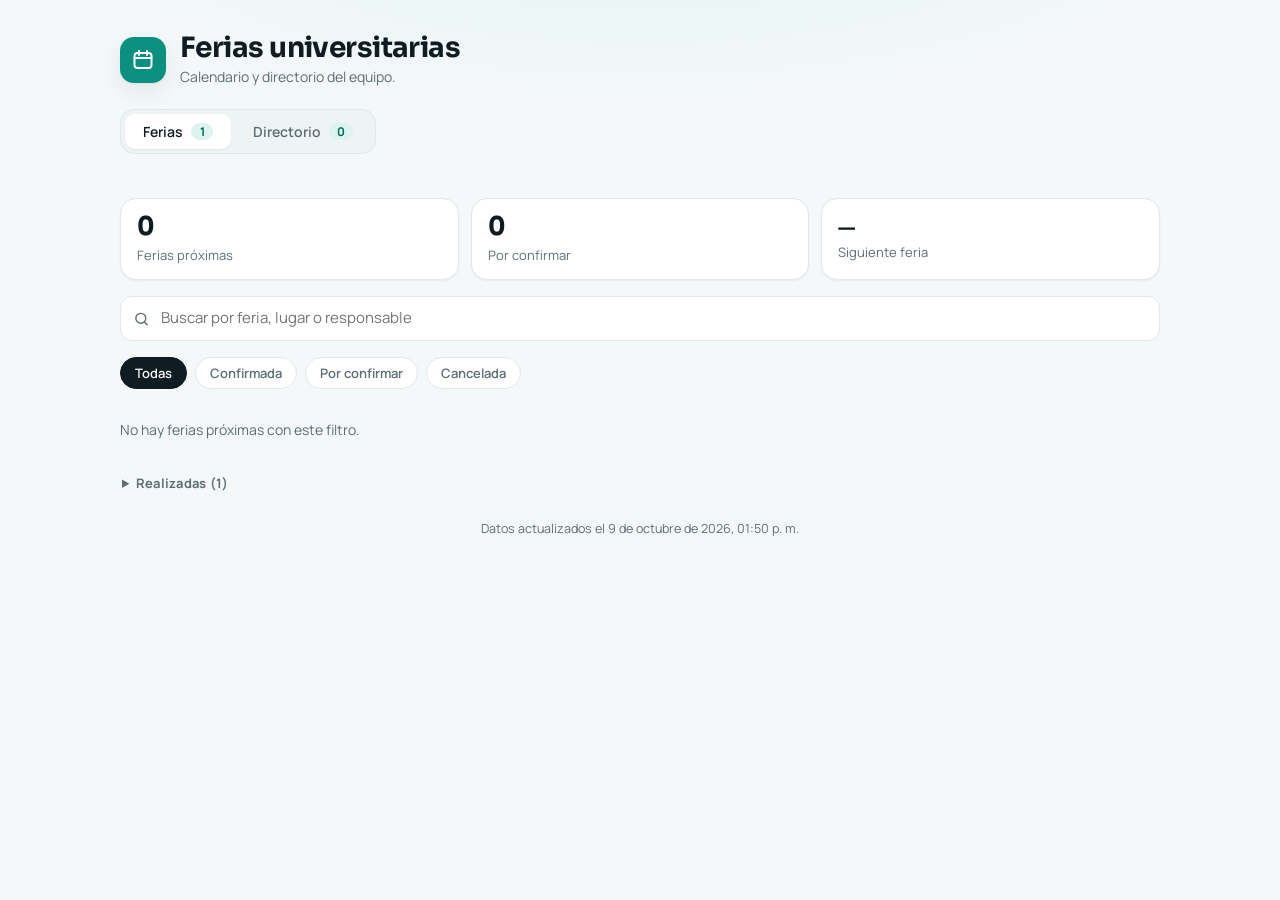
==== index.html @ 06e788f0 "Rename index (3).html to index.html" ====
<!doctype html>
<html lang="es" data-mode="view">
<head>
<meta charset="utf-8">
<meta name="viewport" content="width=device-width,initial-scale=1,viewport-fit=cover">
<title>Ferias Universitarias</title>
<meta name="theme-color" content="#F5F8F9" media="(prefers-color-scheme: light)">
<meta name="theme-color" content="#0B1315" media="(prefers-color-scheme: dark)">
<link rel="manifest" href="manifest.webmanifest">
<link rel="icon" type="image/png" href="icon-192.png">
<link rel="apple-touch-icon" href="apple-touch-icon.png">
<meta name="apple-mobile-web-app-capable" content="yes">
<meta name="mobile-web-app-capable" content="yes">
<meta name="apple-mobile-web-app-title" content="Ferias">
<link rel="stylesheet" href="https://fonts.googleapis.com/css2?family=Manrope:wght@400;500;600;700&family=Sora:wght@600;700&display=swap">
<link rel="stylesheet" href="app.css">
</head>
<body>
<div class="wrap" id="app">
  <header>
    <div class="brand" id="brand"></div>
    <div>
      <h1>Ferias universitarias</h1>
      <p class="sub">Calendario y directorio del equipo.</p>
    </div>
  </header>
  <div class="tabs" role="tablist" id="tabs"></div>
  <div id="notice"></div>
  <section id="panel-ferias" class="panel" role="tabpanel"></section>
  <section id="panel-contactos" class="panel" role="tabpanel" hidden></section>
  <p class="foot" id="foot"></p>
</div>
<div id="sheet-root"></div>
<div id="toast-root" aria-live="polite"></div>
<script src="app.js"></script>
</body>
</html>
---- app.css ----
/* Layout: encabezado con marca, pestañas segmentadas, tarjetas de resumen y filas-tarjeta con bloque de fecha, responsables con avatar y acciones. */
:root{
  --bg:#F5F8F9; --surface:#FFFFFF; --surface-2:#EEF3F4; --ink:#0F1C21; --muted:#5E6E75; --line:#E1E8EB;
  --accent:#0B8F7E; --accent-ink:#FFFFFF; --accent-soft:#DDF3EF; --accent-strong:#06695C;
  --ok:#1E6B47; --ok-bg:#E1F2E8; --warn:#8A5200; --warn-bg:#FDEFD2; --bad:#A8231B; --bad-bg:#FBE3E0;
  --av-s:70%; --av-bg-l:90%; --av-fg-l:28%;
  --shadow-sm:0 1px 2px rgba(15,28,33,.06);
  --shadow:0 1px 2px rgba(15,28,33,.05),0 8px 24px rgba(15,28,33,.08);
  --f-display:'Sora','Segoe UI',system-ui,sans-serif;
  --f-body:'Manrope',system-ui,-apple-system,'Segoe UI',sans-serif;
  color-scheme:light;
}
@media (prefers-color-scheme: dark){
  :root{
    --bg:#0B1315; --surface:#121D20; --surface-2:#182529; --ink:#E8F0F2; --muted:#8FA3AA; --line:#233237;
    --accent:#3FD0BB; --accent-ink:#04201C; --accent-soft:#12302C; --accent-strong:#7BE3D2;
    --ok:#6FD3A0; --ok-bg:#17372A; --warn:#F2BE6B; --warn-bg:#3B2C12; --bad:#FF9C94; --bad-bg:#40201E;
    --av-s:45%; --av-bg-l:24%; --av-fg-l:84%;
    --shadow-sm:0 1px 2px rgba(0,0,0,.4);
    --shadow:0 1px 2px rgba(0,0,0,.4),0 10px 28px rgba(0,0,0,.45);
    color-scheme:dark;
  }
}
*{box-sizing:border-box}
html{-webkit-text-size-adjust:100%;background:var(--bg)}
[hidden]{display:none!important}
body{margin:0;background:radial-gradient(900px 320px at 50% -120px,var(--accent-soft),transparent 70%),var(--bg);background-color:var(--bg);color:var(--ink);font:400 15px/1.5 var(--f-body);
  padding-inline:max(16px,env(safe-area-inset-left,0px)) max(16px,env(safe-area-inset-right,0px));
  padding-top:calc(32px + env(safe-area-inset-top,0px));padding-bottom:calc(72px + env(safe-area-inset-bottom,0px))}
img{max-width:100%}
.wrap{max-width:1040px;margin:0 auto;display:flex;flex-direction:column;gap:22px;min-width:0}
.ic{flex:0 0 auto;display:block}
header{display:flex;align-items:center;gap:14px}
.brand{width:46px;height:46px;border-radius:14px;background:var(--accent);color:var(--accent-ink);display:grid;place-items:center;box-shadow:var(--shadow)}
h1{font:700 28px/1.15 var(--f-display);letter-spacing:-.02em;margin:0;text-wrap:balance}
.sub{color:var(--muted);margin:2px 0 0;font-size:14px}
.foot{color:var(--muted);font-size:12.5px;text-align:center;margin:0}
.tabs{display:inline-flex;align-self:flex-start;background:var(--surface-2);border:1px solid var(--line);border-radius:14px;padding:4px;gap:4px}
.tab{appearance:none;background:none;border:0;border-radius:10px;padding:8px 18px;font:600 14px var(--f-body);color:var(--muted);cursor:pointer;display:flex;align-items:center;gap:8px}
.tab:hover{color:var(--ink)}
.tab[aria-selected="true"]{background:var(--surface);color:var(--ink);box-shadow:var(--shadow-sm)}
.tab .n{font-size:12px;font-weight:700;background:var(--accent-soft);color:var(--accent-strong);border-radius:999px;padding:0 8px;min-width:22px;text-align:center}
.tab .n:empty{display:none}
.tab:focus-visible,.btn:focus-visible,.iconbtn:focus-visible,.fchip:focus-visible,.copy:focus-visible,summary:focus-visible,a:focus-visible{outline:2px solid var(--accent);outline-offset:2px}
.stats{display:grid;grid-template-columns:repeat(auto-fit,minmax(150px,1fr));gap:12px}
.stat{background:var(--surface);border:1px solid var(--line);border-radius:16px;padding:14px 16px;box-shadow:var(--shadow-sm);min-width:0}
.stat .v{font:700 26px/1.1 var(--f-display);letter-spacing:-.02em;font-variant-numeric:tabular-nums}
.stat .v.txt{font-size:19px;padding-top:5px;text-transform:capitalize}
.stat .l{color:var(--muted);font-size:13px;margin-top:4px}
.notice{background:var(--warn-bg);color:var(--warn);padding:12px 16px;border-radius:14px;font-size:14px;font-weight:500}
.adminbar{background:var(--surface);border:1px solid var(--line);border-radius:16px;padding:14px 16px;display:flex;flex-wrap:wrap;gap:12px 16px;align-items:center;box-shadow:var(--shadow-sm)}
.adminbar .txt{flex:1 1 300px;font-size:14px;color:var(--muted)}
.adminbar .txt b{color:var(--ink)}
.adm-actions{display:flex;flex-wrap:wrap;gap:8px;align-items:center}
.toolbar{display:flex;flex-wrap:wrap;gap:10px;align-items:center}
.search{position:relative;flex:1 1 240px;min-width:0}
.search .ic{position:absolute;left:13px;top:50%;transform:translateY(-50%);color:var(--muted);pointer-events:none}
.search input{padding-left:40px}
input,select,textarea{font:inherit;color:var(--ink);background:var(--surface);border:1px solid var(--line);border-radius:12px;padding:10px 13px;width:100%;min-width:0}
input:focus-visible,select:focus-visible,textarea:focus-visible{outline:none;border-color:var(--accent);box-shadow:0 0 0 3px var(--accent-soft)}
textarea{resize:vertical;min-height:80px}
.fchips{display:flex;flex-wrap:wrap;gap:8px}
.fchip{appearance:none;font:600 13px var(--f-body);border:1px solid var(--line);background:var(--surface);color:var(--muted);border-radius:999px;padding:6px 14px;cursor:pointer}
.fchip:hover{color:var(--ink);border-color:var(--muted)}
.fchip[aria-pressed="true"]{background:var(--ink);color:var(--bg);border-color:var(--ink)}
.btn{appearance:none;font:600 14px var(--f-body);border-radius:12px;padding:10px 16px;border:1px solid var(--line);background:var(--surface);color:var(--ink);cursor:pointer;white-space:nowrap;display:inline-flex;align-items:center;gap:8px;justify-content:center}
.btn:hover{border-color:var(--muted)}
.btn.primary{background:var(--accent);color:var(--accent-ink);border-color:var(--accent);box-shadow:var(--shadow-sm)}
.btn.primary:hover{filter:brightness(1.07)}
.btn.danger{color:var(--bad);border-color:var(--bad);background:transparent}
.btn.danger.armed{background:var(--bad);color:var(--surface)}
.iconbtn{appearance:none;width:38px;height:38px;border-radius:11px;border:1px solid var(--line);background:var(--surface);color:var(--muted);display:grid;place-items:center;cursor:pointer}
.iconbtn:hover{color:var(--accent-strong);border-color:var(--accent);background:var(--accent-soft)}
.panel{display:flex;flex-direction:column;gap:16px}
.stack{display:flex;flex-direction:column;gap:14px}
.list{display:flex;flex-direction:column;gap:10px}
.group-title{font:700 12px var(--f-body);letter-spacing:.09em;text-transform:uppercase;color:var(--muted);margin:4px 0 0}
.row{background:var(--surface);border:1px solid var(--line);border-radius:18px;padding:14px 16px;display:grid;gap:10px 18px;align-items:center;min-width:0;box-shadow:var(--shadow-sm);transition:box-shadow .15s,transform .15s,border-color .15s}
.row:hover{box-shadow:var(--shadow);transform:translateY(-1px);border-color:var(--accent-soft)}
.row.feria{grid-template-columns:62px minmax(0,1.3fr) 150px minmax(0,1.2fr) auto;grid-template-areas:"date main time who act"}
.row.feria.noact{grid-template-columns:62px minmax(0,1.3fr) 150px minmax(0,1.2fr);grid-template-areas:"date main time who"}
.row.past{opacity:.72}
.date{grid-area:date;text-align:center;line-height:1.1;background:var(--accent-soft);color:var(--accent-strong);border-radius:14px;padding:8px 0 7px}
.d-num{font:700 24px/1 var(--f-display)}
.d-mon{font-size:11px;font-weight:700;text-transform:uppercase;letter-spacing:.08em;margin-top:3px}
.d-wd{font-size:11px;font-weight:500;opacity:.8;text-transform:capitalize}
.main{grid-area:main;min-width:0}
.name{font-weight:700;overflow-wrap:anywhere}
.meta{display:flex;align-items:center;gap:6px;color:var(--muted);font-size:13.5px;overflow-wrap:anywhere;margin-top:2px}
.tags{display:flex;flex-wrap:wrap;gap:6px;align-items:center;margin-top:6px}
.time{grid-area:time;display:flex;align-items:center;gap:8px;font-weight:600;font-size:14px;font-variant-numeric:tabular-nums;color:var(--ink)}
.time .ic{color:var(--muted)}
.who{grid-area:who;display:flex;flex-wrap:wrap;gap:6px;min-width:0}
.person{display:inline-flex;align-items:center;gap:7px;background:var(--surface-2);border:1px solid var(--line);border-radius:999px;padding:2px 11px 2px 3px;font-size:13px;font-weight:500;min-width:0;overflow-wrap:anywhere}
.av{--h:200;width:24px;height:24px;border-radius:50%;display:inline-grid;place-items:center;flex:0 0 auto;font:700 10px var(--f-body);background:hsl(var(--h) var(--av-s) var(--av-bg-l));color:hsl(var(--h) 55% var(--av-fg-l))}
.av.lg{width:46px;height:46px;font-size:15px}
.none{color:var(--muted);font-size:14px}
.act{grid-area:act}
.pill{display:inline-flex;align-items:center;gap:6px;font:700 12px var(--f-body);border-radius:999px;padding:2px 10px}
.pill::before{content:"";width:6px;height:6px;border-radius:50%;background:currentColor}
.pill.ok{background:var(--ok-bg);color:var(--ok)}
.pill.warn{background:var(--warn-bg);color:var(--warn)}
.pill.bad{background:var(--bad-bg);color:var(--bad)}
.tag-next{font:700 11px var(--f-body);letter-spacing:.06em;text-transform:uppercase;background:var(--accent);color:var(--accent-ink);border-radius:999px;padding:2px 9px}
.notes{color:var(--muted);font-size:13px;margin-top:6px;overflow-wrap:anywhere}
details.pastbox summary{cursor:pointer;font:700 13px var(--f-body);color:var(--muted);padding:6px 2px;letter-spacing:.02em}
details.pastbox .list{margin-top:10px}
.row.contact{grid-template-columns:minmax(0,1.5fr) minmax(0,1fr) minmax(0,1.5fr) minmax(0,1fr) auto;grid-template-areas:"cn ci cc cx act"}
.row.contact.noact{grid-template-columns:minmax(0,1.5fr) minmax(0,1fr) minmax(0,1.5fr) minmax(0,1fr);grid-template-areas:"cn ci cc cx"}
.cn{grid-area:cn;min-width:0;display:flex;align-items:center;gap:12px}
.cn > div{min-width:0}
.ci{grid-area:ci;min-width:0;overflow-wrap:anywhere;font-weight:500}
.cc{grid-area:cc;min-width:0;display:flex;flex-direction:column;gap:4px}
.cx{grid-area:cx;min-width:0;color:var(--muted);font-size:13.5px;overflow-wrap:anywhere}
.cline{display:flex;align-items:center;gap:8px;flex-wrap:wrap;font-size:14px;min-width:0}
.cline a{overflow-wrap:anywhere;font-weight:500;color:var(--accent-strong);text-decoration:none}
.cline a:hover{text-decoration:underline}
.copy{appearance:none;border:1px solid var(--line);background:var(--surface-2);color:var(--muted);border-radius:8px;font:600 12px var(--f-body);padding:2px 9px;cursor:pointer}
.copy:hover{color:var(--accent-strong);border-color:var(--accent)}
.empty{background:var(--surface);border:1px dashed var(--line);border-radius:18px;padding:36px 20px;text-align:center;display:flex;flex-direction:column;gap:10px;align-items:center}
.empty .badge{width:52px;height:52px;border-radius:16px;background:var(--accent-soft);color:var(--accent-strong);display:grid;place-items:center}
.empty h2{font:700 20px var(--f-display);margin:6px 0 0;letter-spacing:-.01em}
.empty p{margin:0 0 6px;color:var(--muted);max-width:46ch}
.backdrop{position:fixed;inset:0;background:rgba(6,12,14,.55);-webkit-backdrop-filter:blur(4px);backdrop-filter:blur(4px);display:flex;align-items:center;justify-content:center;padding:16px;overflow:auto;z-index:20}
.sheet{background:var(--surface);color:var(--ink);border:1px solid var(--line);border-radius:22px;width:min(600px,100%);padding:24px;margin-block:auto;display:flex;flex-direction:column;gap:16px;box-shadow:var(--shadow);animation:up .2s ease-out}
@keyframes up{from{transform:translateY(14px);opacity:0}to{transform:none;opacity:1}}
.sheet h2{font:700 22px var(--f-display);letter-spacing:-.02em;margin:0}
.fields{display:grid;grid-template-columns:1fr 1fr;gap:14px}
.fld{display:flex;flex-direction:column;gap:5px;min-width:0}
.fld.full{grid-column:1 / -1}
.fld label{font:700 13px var(--f-body)}
.hint{font-size:12px;color:var(--muted)}
.ferr{color:var(--bad);font-size:14px;font-weight:500}
.sheet-actions{display:flex;flex-wrap:wrap;gap:8px;align-items:center}
.sheet-actions .sp{flex:1}
.toast{position:fixed;left:50%;transform:translateX(-50%);bottom:calc(20px + env(safe-area-inset-bottom,0px));background:var(--ink);color:var(--bg);padding:10px 18px;border-radius:999px;font-size:14px;font-weight:600;z-index:30;max-width:calc(100% - 32px);box-shadow:var(--shadow)}
@media (max-width:760px){
  body{padding-top:calc(24px + env(safe-area-inset-top,0px))}
  h1{font-size:23px}
  .brand{width:40px;height:40px;border-radius:12px}
  .row.feria,.row.feria.noact{grid-template-columns:60px minmax(0,1fr) auto;grid-template-areas:"date main act" "date time time" "date who who"}
  .row.contact,.row.contact.noact{grid-template-columns:minmax(0,1fr) auto;grid-template-areas:"cn act" "ci ci" "cc cc" "cx cx"}
  .fields{grid-template-columns:1fr}
  .backdrop{align-items:flex-end;padding:0}
  .sheet{width:100%;margin-block:0;border-radius:22px 22px 0 0;padding-bottom:calc(24px + env(safe-area-inset-bottom,0px))}
}
@media (prefers-reduced-motion:reduce){*{transition:none!important;animation:none!important}.row:hover{transform:none}}
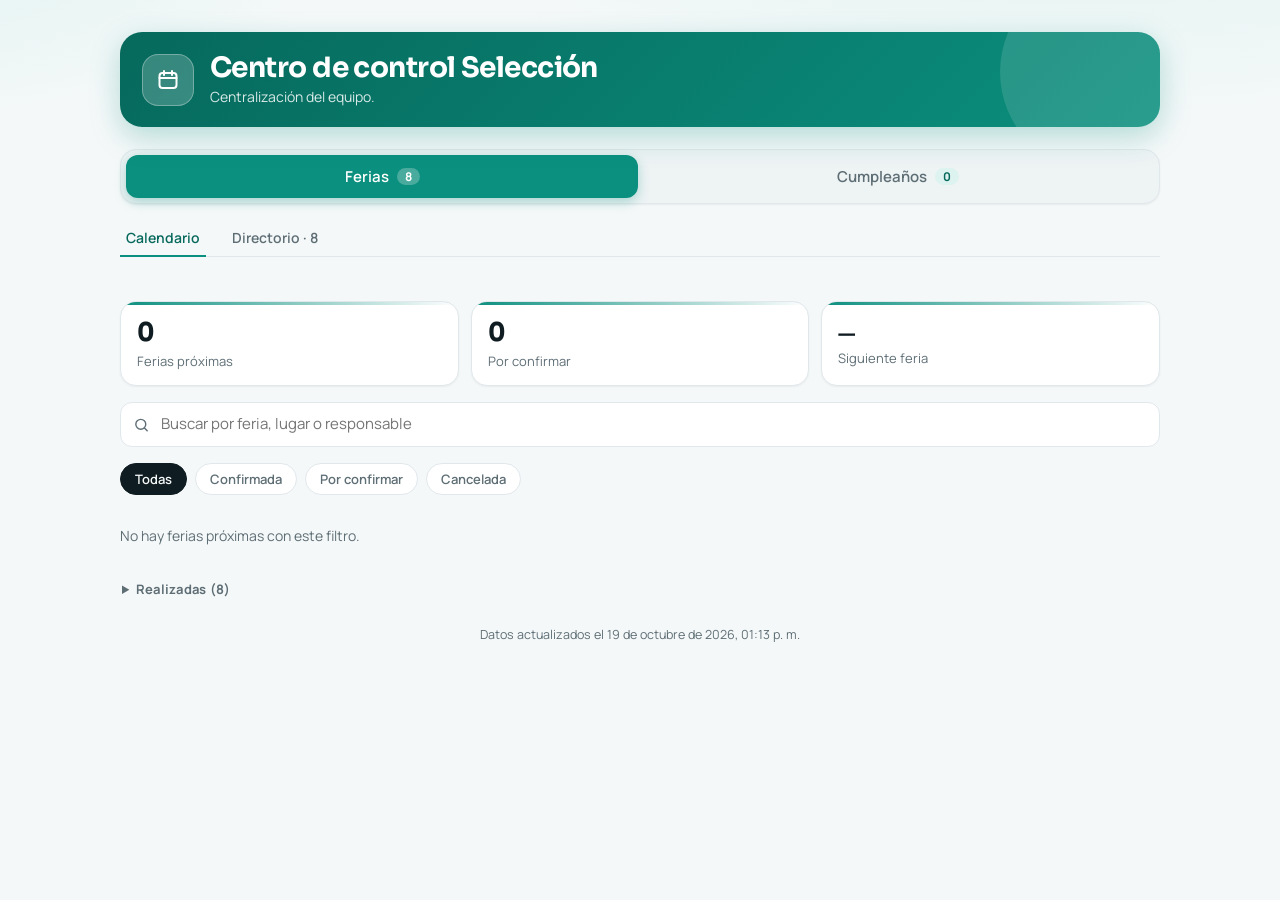
==== commit 957fa7a5: "Rename index (4).html to index.html" ====
--- a/index.html
+++ b/index.html
@@ -3,7 +3,7 @@
 <head>
 <meta charset="utf-8">
 <meta name="viewport" content="width=device-width,initial-scale=1,viewport-fit=cover">
-<title>Ferias Universitarias</title>
+<title>Centro de control Selección</title>
 <meta name="theme-color" content="#F5F8F9" media="(prefers-color-scheme: light)">
 <meta name="theme-color" content="#0B1315" media="(prefers-color-scheme: dark)">
 <link rel="manifest" href="manifest.webmanifest">
@@ -11,7 +11,7 @@
 <link rel="apple-touch-icon" href="apple-touch-icon.png">
 <meta name="apple-mobile-web-app-capable" content="yes">
 <meta name="mobile-web-app-capable" content="yes">
-<meta name="apple-mobile-web-app-title" content="Ferias">
+<meta name="apple-mobile-web-app-title" content="Control Selección">
 <link rel="stylesheet" href="https://fonts.googleapis.com/css2?family=Manrope:wght@400;500;600;700&family=Sora:wght@600;700&display=swap">
 <link rel="stylesheet" href="app.css">
 </head>
@@ -20,8 +20,8 @@
   <header>
     <div class="brand" id="brand"></div>
     <div>
-      <h1>Ferias universitarias</h1>
-      <p class="sub">Calendario y directorio del equipo.</p>
+      <h1>Centro de control Selección</h1>
+      <p class="sub">Centralización del equipo.</p>
     </div>
   </header>
   <div class="tabs" role="tablist" id="tabs"></div>
--- a/app.css
+++ b/app.css
@@ -102,7 +102,21 @@
 .pill.warn{background:var(--warn-bg);color:var(--warn)}
 .pill.bad{background:var(--bad-bg);color:var(--bad)}
 .tag-next{font:700 11px var(--f-body);letter-spacing:.06em;text-transform:uppercase;background:var(--accent);color:var(--accent-ink);border-radius:999px;padding:2px 9px}
-.notes{color:var(--muted);font-size:13px;margin-top:6px;overflow-wrap:anywhere}
+.calrow,.calbtn{margin-top:6px}
+.calbtn{appearance:none;background:none;border:0;padding:2px 0;font:700 13px var(--f-body);color:var(--accent-strong);cursor:pointer;display:inline-flex;align-items:center;gap:6px}
+.calbtn:hover{text-decoration:underline}
+.calbtn:focus-visible{outline:2px solid var(--accent);outline-offset:2px;border-radius:4px}
+.calopts{display:flex;flex-direction:column;gap:10px}
+.calopts .btn{text-decoration:none;width:100%}
+.pill.mat{background:var(--surface-2);color:var(--ink);border:1px solid var(--line)}
+.pill.mat::before{display:none}
+.pill.mat.none-mat{color:var(--muted)}
+.notebox{grid-column:2 / -1;min-width:0;border-top:1px solid var(--line);padding-top:8px}
+.notebox summary{cursor:pointer;list-style:none;display:inline-flex;align-items:center;gap:6px;font:700 13px var(--f-body);color:var(--accent-strong);padding:2px 0}
+.notebox summary::-webkit-details-marker{display:none}
+.notebox summary::after{content:"";width:7px;height:7px;border-right:2px solid currentColor;border-bottom:2px solid currentColor;transform:rotate(45deg);margin-top:-3px;transition:transform .15s}
+.notebox[open] summary::after{transform:rotate(-135deg);margin-top:3px}
+.notetext{color:var(--muted);font-size:13.5px;margin-top:6px;white-space:pre-line;overflow-wrap:anywhere;max-width:80ch}
 details.pastbox summary{cursor:pointer;font:700 13px var(--f-body);color:var(--muted);padding:6px 2px;letter-spacing:.02em}
 details.pastbox .list{margin-top:10px}
 .row.contact{grid-template-columns:minmax(0,1.5fr) minmax(0,1fr) minmax(0,1.5fr) minmax(0,1fr) auto;grid-template-areas:"cn ci cc cx act"}
@@ -140,8 +154,80 @@
   .brand{width:40px;height:40px;border-radius:12px}
   .row.feria,.row.feria.noact{grid-template-columns:60px minmax(0,1fr) auto;grid-template-areas:"date main act" "date time time" "date who who"}
   .row.contact,.row.contact.noact{grid-template-columns:minmax(0,1fr) auto;grid-template-areas:"cn act" "ci ci" "cc cc" "cx cx"}
+  .tabs{align-self:stretch;display:flex}
+  .tab{flex:1;justify-content:center;padding:8px 6px;gap:5px;font-size:13.5px;min-width:0}
+  .tab .n{padding:0 6px;min-width:20px}
   .fields{grid-template-columns:1fr}
   .backdrop{align-items:flex-end;padding:0}
   .sheet{width:100%;margin-block:0;border-radius:22px 22px 0 0;padding-bottom:calc(24px + env(safe-area-inset-bottom,0px))}
 }
 @media (prefers-reduced-motion:reduce){*{transition:none!important;animation:none!important}.row:hover{transform:none}}
+
+/* ---------- Cumpleaños ---------- */
+.bud{grid-area:time;min-width:0;display:flex;flex-direction:column;gap:5px}
+.bud-top{display:flex;align-items:baseline;gap:6px;flex-wrap:wrap}
+.bud-top b{font:700 16px var(--f-display)}
+.bud-top span{color:var(--muted);font-size:12.5px}
+.bar{height:7px;border-radius:999px;background:var(--surface-2);border:1px solid var(--line);overflow:hidden}
+.bar i{display:block;height:100%;background:var(--accent);border-radius:999px}
+.bar.over i{background:var(--bad)}
+.bud-sub{color:var(--muted);font-size:12.5px}
+.bud-sub .neg{color:var(--bad);font-weight:700}
+.bud-warn{color:var(--warn);background:var(--warn-bg);border-radius:8px;padding:2px 8px;font-size:12px;font-weight:600;align-self:flex-start}
+.cl{list-style:none;margin:6px 0 0;padding:0;display:flex;flex-direction:column;gap:2px;max-width:420px}
+.cl li{display:flex;align-items:center;gap:10px;padding:5px 0;border-bottom:1px dashed var(--line);font-size:14px}
+.cl li:last-child{border-bottom:0}
+.cmark{width:20px;height:20px;border-radius:6px;border:1.5px solid var(--muted);display:grid;place-items:center;flex:none;color:var(--accent-ink)}
+.cl li.done .cmark{background:var(--accent);border-color:var(--accent)}
+.cl li.done .cname{color:var(--muted);text-decoration:line-through}
+.cname{flex:1;min-width:0;overflow-wrap:anywhere}
+.ccost{color:var(--muted);font-variant-numeric:tabular-nums;white-space:nowrap}
+.items{display:flex;flex-direction:column;gap:8px}
+.itrow{display:grid;grid-template-columns:auto minmax(0,1fr) 110px auto;gap:8px;align-items:center}
+.itrow .ck{width:20px;height:20px;padding:0;accent-color:var(--accent)}
+.itrow .iconbtn{width:36px;height:36px}
+.btn.additem{align-self:flex-start;padding:7px 12px;font-size:13px}
+@media (min-width:761px){
+  .row.feria.cumple{grid-template-columns:62px minmax(0,1.3fr) 200px minmax(0,1.1fr) auto}
+  .row.feria.cumple.noact{grid-template-columns:62px minmax(0,1.3fr) 200px minmax(0,1.1fr)}
+}
+@media (max-width:760px){
+  .itrow{grid-template-columns:auto minmax(0,1fr) 92px auto}
+}
+
+/* Sub-pestañas dentro de Ferias */
+.subtabs{display:flex;gap:8px;flex-wrap:wrap}
+.subtabs[hidden]{display:none}
+
+/* ---------- Pulido visual ---------- */
+body{background:radial-gradient(1000px 420px at 85% -160px,var(--accent-soft),transparent 70%),radial-gradient(700px 300px at -10% -80px,var(--accent-soft),transparent 70%),var(--bg);background-color:var(--bg)}
+header{background:linear-gradient(135deg,var(--accent-strong),var(--accent));color:var(--accent-ink);border-radius:22px;padding:20px 22px;gap:16px;box-shadow:0 10px 30px rgba(11,143,126,.28);position:relative;overflow:hidden}
+header::after{content:"";position:absolute;right:-40px;top:-60px;width:200px;height:200px;border-radius:50%;background:rgba(255,255,255,.12);pointer-events:none}
+header .sub{color:rgba(255,255,255,.85)}
+header h1{color:#fff}
+.brand{width:52px;height:52px;border-radius:16px;background:rgba(255,255,255,.2);color:#fff;box-shadow:inset 0 0 0 1px rgba(255,255,255,.3);backdrop-filter:blur(4px)}
+@media (prefers-color-scheme:dark){header{background:linear-gradient(135deg,#0A5C52,#0B8F7E);box-shadow:0 10px 30px rgba(0,0,0,.4)}}
+.tabs{align-self:stretch;display:flex;border-radius:16px;padding:5px;box-shadow:var(--shadow-sm)}
+.tab{flex:1;justify-content:center;padding:11px 18px;font-size:15px;border-radius:12px}
+.tab[aria-selected="true"]{background:var(--accent);color:var(--accent-ink);box-shadow:0 4px 12px rgba(11,143,126,.3)}
+.tab[aria-selected="true"] .n{background:rgba(255,255,255,.25);color:var(--accent-ink)}
+.subtabs{gap:6px;border-bottom:1px solid var(--line);padding-bottom:0;margin-top:-6px}
+.subtabs .fchip{border:0;background:none;border-radius:0;padding:8px 6px;margin-right:14px;font-size:14px;border-bottom:2.5px solid transparent;margin-bottom:-1px}
+.subtabs .fchip[aria-pressed="true"]{background:none;color:var(--accent-strong);border-bottom-color:var(--accent)}
+.stat{position:relative;overflow:hidden;padding-top:17px}
+.stat::before{content:"";position:absolute;left:0;top:0;right:0;height:3px;background:linear-gradient(90deg,var(--accent),transparent)}
+.row{position:relative;overflow:hidden;padding-left:20px}
+.row::before{content:"";position:absolute;left:0;top:0;bottom:0;width:4px;background:var(--accent);opacity:.55}
+.row.past::before{background:var(--muted);opacity:.3}
+.date{background:linear-gradient(160deg,var(--accent-soft),var(--surface-2));border:1px solid var(--line)}
+.d-num{font-family:var(--f-display)}
+.row:has(.tag-next){border-color:var(--accent);box-shadow:0 0 0 3px var(--accent-soft),var(--shadow)}
+.row:has(.tag-next)::before{opacity:1}
+.group-title{display:flex;align-items:center;gap:10px}
+.group-title::after{content:"";flex:1;height:1px;background:var(--line)}
+.btn.primary{background:linear-gradient(135deg,var(--accent),var(--accent-strong));border-color:transparent}
+.btn.primary:hover{filter:brightness(1.07)}
+.bar i{background:linear-gradient(90deg,var(--accent),var(--accent-strong))}
+.bar.over i{background:var(--bad)}
+@media (max-width:760px){header{padding:16px 16px;border-radius:20px}.tab{padding:10px 8px;font-size:14px}}
+#panel-cumpleanos .stat .v.txt{text-transform:none;font-size:17px;line-height:1.3;padding-top:2px;overflow-wrap:anywhere}
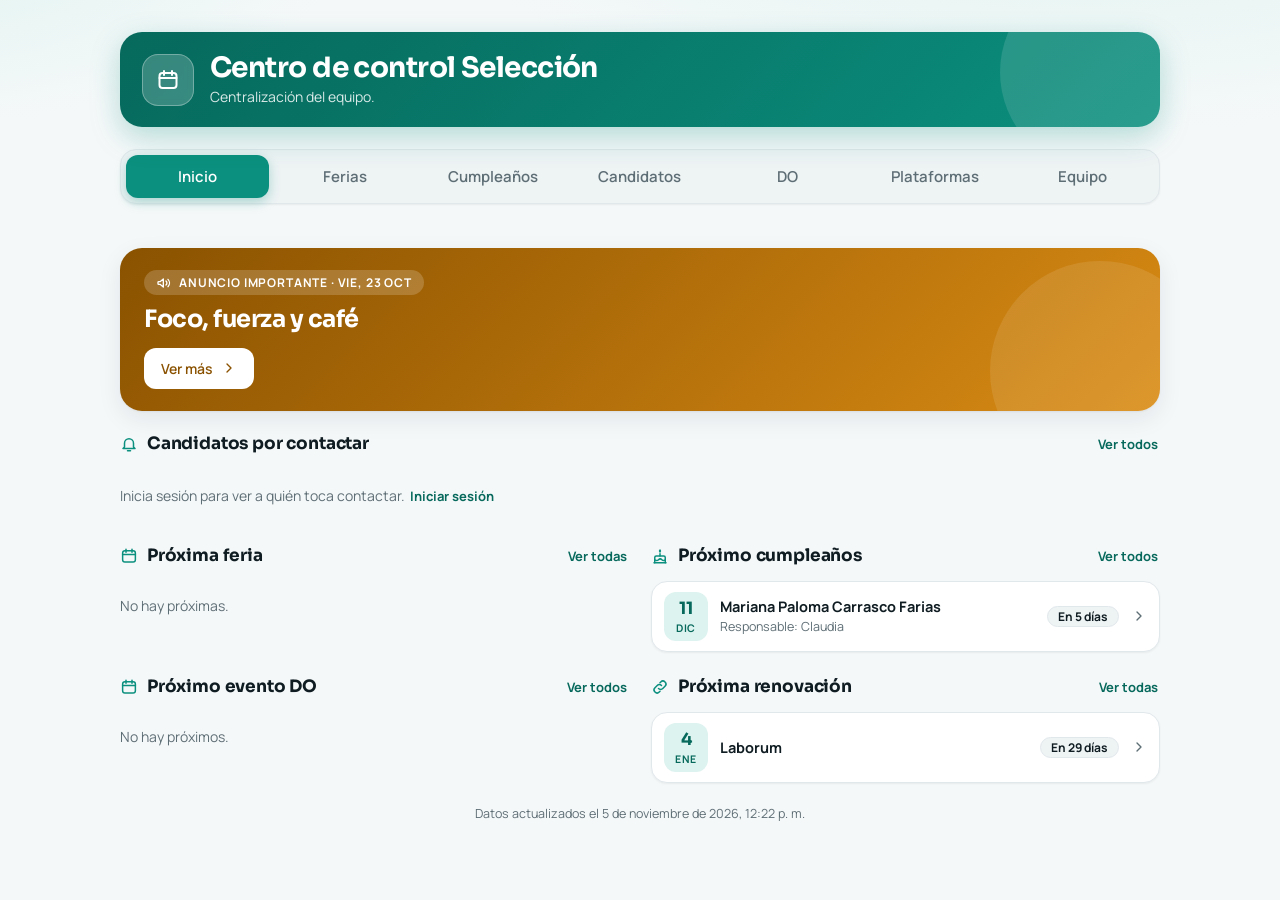
==== commit 913626e9: "Add files via upload" ====
--- a/index.html
+++ b/index.html
@@ -32,6 +32,9 @@
 </div>
 <div id="sheet-root"></div>
 <div id="toast-root" aria-live="polite"></div>
+<script src="supabase.min.js"></script>
+<script src="candidatos-config.js"></script>
 <script src="app.js"></script>
+<script src="candidatos.js"></script>
 </body>
 </html>
--- a/app.css
+++ b/app.css
@@ -231,3 +231,163 @@
 .bar.over i{background:var(--bad)}
 @media (max-width:760px){header{padding:16px 16px;border-radius:20px}.tab{padding:10px 8px;font-size:14px}}
 #panel-cumpleanos .stat .v.txt{text-transform:none;font-size:17px;line-height:1.3;padding-top:2px;overflow-wrap:anywhere}
+
+/* ---------- Inicio ---------- */
+#panel-inicio{display:flex;flex-direction:column;gap:20px}
+.soon{display:flex;flex-direction:column;gap:8px}
+.soonrow{appearance:none;width:100%;text-align:left;font:500 15px var(--f-body);color:var(--ink);background:var(--warn-bg);border:1px solid transparent;border-radius:16px;padding:12px 16px;display:flex;align-items:center;gap:12px;cursor:pointer}
+.soonrow span{flex:1;min-width:0;overflow-wrap:anywhere}
+.soonrow .ic{color:var(--warn)}
+.soonrow b{color:var(--warn)}
+.soonrow:hover{border-color:var(--warn)}
+.blk{display:flex;flex-direction:column;gap:12px;min-width:0}
+.blkhead{display:flex;align-items:center;justify-content:space-between;gap:10px;flex-wrap:wrap}
+.blkhead h2{margin:0;font:700 17px var(--f-display);display:flex;align-items:center;gap:9px;letter-spacing:-.01em}
+.blkhead h2 .ic{color:var(--accent)}
+.linkbtn{appearance:none;background:none;border:0;font:700 13px var(--f-body);color:var(--accent-strong);cursor:pointer;padding:4px 2px}
+.linkbtn:hover{text-decoration:underline}
+.avlist{display:flex;flex-direction:column;gap:10px}
+.aviso{display:grid;grid-template-columns:auto minmax(0,1fr) auto;gap:14px;align-items:start;background:var(--surface);border:1px solid var(--line);border-radius:18px;padding:14px 16px;box-shadow:var(--shadow-sm)}
+.aviso.imp{border-color:var(--warn);background:linear-gradient(135deg,var(--warn-bg),var(--surface) 70%)}
+.avic{width:36px;height:36px;border-radius:11px;background:var(--accent-soft);color:var(--accent-strong);display:grid;place-items:center}
+.aviso.imp .avic{background:var(--warn-bg);color:var(--warn)}
+.avtop{display:flex;align-items:center;gap:8px;flex-wrap:wrap}
+.avtop h3{margin:0;font:700 16px var(--f-display);letter-spacing:-.01em;overflow-wrap:anywhere}
+.avtext{margin:4px 0 0;color:var(--ink);white-space:pre-line;overflow-wrap:anywhere;font-size:14.5px}
+.avmeta{margin-top:6px;display:flex;gap:14px;flex-wrap:wrap;color:var(--muted);font-size:12.5px;text-transform:capitalize}
+.avlink{display:inline-flex;align-items:center;gap:5px;color:var(--accent-strong);font-weight:700;text-decoration:none;text-transform:none}
+.avlink:hover{text-decoration:underline}
+.empty.small{padding:20px}
+.empty.small p{margin:0}
+.twocol{display:grid;grid-template-columns:1fr 1fr;gap:22px}
+.minilist{display:flex;flex-direction:column;gap:8px}
+.mini{appearance:none;width:100%;text-align:left;font:inherit;color:var(--ink);background:var(--surface);border:1px solid var(--line);border-radius:16px;padding:10px 12px;display:flex;align-items:center;gap:12px;cursor:pointer;box-shadow:var(--shadow-sm);transition:border-color .15s,transform .15s}
+.mini:hover{border-color:var(--accent);transform:translateY(-1px)}
+.mini>.ic{color:var(--muted)}
+.mdate{width:44px;flex:none;text-align:center;line-height:1.05;background:var(--accent-soft);color:var(--accent-strong);border-radius:12px;padding:6px 0}
+.mdate b{display:block;font:700 17px var(--f-display)}
+.mdate span{font:700 10.5px var(--f-body);letter-spacing:.06em;text-transform:uppercase}
+.mtxt{flex:1;min-width:0}
+.mname{font-weight:700;font-size:14.5px;overflow-wrap:anywhere}
+.msub{color:var(--muted);font-size:12.5px;overflow-wrap:anywhere}
+.mini .pill{flex:none}
+@media (max-width:760px){
+  .twocol{grid-template-columns:1fr}
+  .aviso{grid-template-columns:auto minmax(0,1fr) auto;padding:12px 14px;gap:12px}
+}
+.avmeta{text-transform:none}
+.avmeta span:first-child{display:inline-block}
+.avmeta span:first-child::first-letter{text-transform:uppercase}
+.aviso .act{grid-area:auto;grid-column:3;grid-row:1}
+/* Inicio más sintético */
+.avtext{display:-webkit-box;-webkit-line-clamp:2;-webkit-box-orient:vertical;overflow:hidden}
+.avmeta{text-transform:capitalize}
+.avmeta span:first-child::first-letter{text-transform:none}
+
+/* ---------- Plataformas y DO ---------- */
+.btn.openbtn{align-self:flex-start;text-decoration:none;background:var(--accent-soft);color:var(--accent-strong);border-color:transparent;padding:8px 14px}
+.btn.openbtn:hover{border-color:var(--accent)}
+.row.plat.expired::before{background:var(--bad);opacity:.8}
+@media (min-width:761px){
+  .row.feria.plat{grid-template-columns:62px minmax(0,1.3fr) 200px minmax(0,1.1fr) auto}
+  .row.feria.plat.noact{grid-template-columns:62px minmax(0,1.3fr) 200px minmax(0,1.1fr)}
+}
+@media (max-width:760px){
+  .tabs{overflow-x:auto;scrollbar-width:none}
+  .tabs::-webkit-scrollbar{display:none}
+  .tab{flex:1 0 auto;padding:10px 12px}
+  .tab[aria-selected="true"]{position:sticky}
+}
+/* Pestañas en celular: sin solapamientos, desplazables */
+@media (max-width:760px){
+  .tabs{display:flex;flex-wrap:nowrap;overflow-x:auto;-webkit-overflow-scrolling:touch}
+  .tab{flex:0 0 auto;min-width:max-content;white-space:nowrap;padding:10px 14px}
+  .tab[aria-selected="true"]{position:static}
+  .tab .n{flex:none}
+}
+.mini>.ic{flex:none}
+.mini .pill{flex:0 1 auto;max-width:44%;white-space:normal;line-height:1.25}
+
+/* ---------- Banner de anuncios ---------- */
+.banner{position:relative;overflow:hidden;border-radius:22px;padding:22px 24px;color:#fff;background:linear-gradient(135deg,#0A5C52,#0B8F7E);background-size:cover;background-position:center;box-shadow:var(--shadow);display:flex;flex-direction:column;gap:8px;align-items:flex-start}
+.banner.imp:not(.hasimg){background:linear-gradient(135deg,#8A5200,#D98B14)}
+.banner::after{content:"";position:absolute;right:-50px;bottom:-70px;width:220px;height:220px;border-radius:50%;background:rgba(255,255,255,.1);pointer-events:none}
+.bnlabel{display:inline-flex;align-items:center;gap:7px;font:700 12px var(--f-body);letter-spacing:.07em;text-transform:uppercase;background:rgba(255,255,255,.18);border-radius:999px;padding:4px 12px}
+.bntitle{margin:2px 0 0;font:700 24px/1.2 var(--f-display);letter-spacing:-.02em;text-wrap:balance;overflow-wrap:anywhere;max-width:34ch;color:#fff}
+.bntext{margin:0;font-size:15px;max-width:60ch;color:rgba(255,255,255,.92);white-space:pre-line;overflow-wrap:anywhere;display:-webkit-box;-webkit-line-clamp:3;-webkit-box-orient:vertical;overflow:hidden}
+.btn.bnbtn{background:#fff;color:#0A5C52;border-color:transparent;text-decoration:none;margin-top:6px;position:relative;z-index:1}
+.banner.imp:not(.hasimg) .btn.bnbtn{color:#8A5200}
+.bnedit{position:absolute;top:14px;right:14px;z-index:1}
+.bnedit .iconbtn{background:rgba(255,255,255,.2);border-color:rgba(255,255,255,.35);color:#fff}
+.bnedit .iconbtn:hover{background:#fff;color:#0A5C52}
+@media (max-width:760px){.banner{padding:18px 18px;border-radius:20px}.bntitle{font-size:20px}}
+
+/* ---------- Equipo ---------- */
+.av.xl{width:64px;height:64px;font-size:22px;font-family:var(--f-display)}
+.ph{width:64px;height:64px;border-radius:50%;object-fit:cover;flex:none;border:2px solid var(--surface);box-shadow:0 0 0 1px var(--line),var(--shadow-sm);background:var(--surface-2)}
+.ph.lg{width:84px;height:84px}
+.pgrid{display:grid;grid-template-columns:repeat(auto-fill,minmax(270px,1fr));gap:14px}
+.pcard{background:var(--surface);border:1px solid var(--line);border-radius:20px;padding:16px;display:flex;flex-direction:column;gap:12px;box-shadow:var(--shadow-sm);min-width:0}
+.phead{display:flex;align-items:center;gap:14px;min-width:0}
+.pinfo{flex:1;min-width:0}
+.pinfo .name{font:700 16px var(--f-display);letter-spacing:-.01em;overflow-wrap:anywhere}
+.pcontact{display:flex;flex-direction:column;gap:6px;border-top:1px solid var(--line);padding-top:10px}
+.photoedit{display:flex;align-items:center;gap:16px;flex-wrap:wrap}
+.photoctl{display:flex;flex-direction:column;gap:8px;align-items:flex-start;min-width:0}
+.photoctl input[type=file]{padding:8px;font-size:13px;max-width:100%}
+.photoctl .btn{padding:6px 12px;font-size:13px}
+.cline.bday{color:var(--muted);gap:7px}.cline.bday .ic{color:var(--accent)}
+.calopts .btn.calalt{background:transparent;color:var(--muted);font-weight:500}
+
+/* Ferias por persona */
+.fstats{display:grid;grid-template-columns:1fr 1fr;gap:8px}
+.fstats>div{background:var(--surface-2);border:1px solid var(--line);border-radius:14px;padding:8px 12px;display:flex;flex-direction:column}
+.fstats b{font:700 20px/1.1 var(--f-display);font-variant-numeric:tabular-nums}
+.fstats span{color:var(--muted);font-size:12px}
+.fdet{grid-column:auto}
+.flabel{font:700 11px var(--f-body);letter-spacing:.08em;text-transform:uppercase;color:var(--muted);margin-top:8px}
+.flist{list-style:none;margin:4px 0 0;padding:0;display:flex;flex-direction:column;gap:3px;font-size:13.5px}
+.flist li{display:flex;gap:10px}
+.fdate{color:var(--muted);min-width:64px;text-transform:capitalize}
+.fname{overflow-wrap:anywhere}
+.ph.sm{width:48px;height:48px}
+.av.lg{width:48px;height:48px;font-size:16px;font-family:var(--f-display)}
+#panel-asistencia{display:flex;flex-direction:column;gap:16px}
+.agrid{display:grid;grid-template-columns:repeat(auto-fill,minmax(270px,1fr));gap:14px}
+.acard{background:var(--surface);border:1px solid var(--line);border-radius:20px;padding:14px 16px;display:flex;flex-direction:column;gap:12px;box-shadow:var(--shadow-sm);min-width:0}
+
+/* ---------- Candidatos ---------- */
+.row.cand{grid-template-columns:minmax(0,1.3fr) minmax(0,1.1fr) minmax(0,1.2fr) auto;grid-template-areas:"cn cf cw act"}
+.row.cand.alert::before{background:var(--warn);opacity:1}
+.row.cand .notebox{grid-column:1 / -1}
+.row.cand .act{display:flex;gap:6px;align-items:center}
+.csub{color:var(--muted);font-size:13.5px;overflow-wrap:anywhere}
+.cf{grid-area:cf;min-width:0;display:flex;flex-direction:column;gap:4px;font-size:13.5px}
+.cf .cline{font-size:13.5px;font-weight:600}
+.cf .cline .ic{color:var(--muted)}
+.ccontact{display:flex;flex-direction:column;gap:2px}
+.ccontact a{display:inline-flex;align-items:center;gap:6px;color:var(--accent-strong);text-decoration:none;overflow-wrap:anywhere;min-width:0}
+.ccontact a:hover{text-decoration:underline}
+.cw{grid-area:cw;min-width:0;display:flex;flex-wrap:wrap;gap:6px;align-items:center}
+.stars{color:var(--warn);font-size:14px;letter-spacing:1px;line-height:1}
+.stars .off{color:var(--line)}
+.cfilter{width:auto;flex:0 1 220px}
+.whoami{display:flex;flex-wrap:wrap;align-items:center;gap:6px 14px;color:var(--muted);font-size:13px}
+.whoami>span{flex:1 1 auto;min-width:0}
+.whoami b{color:var(--ink);font-weight:600}
+.whoami .linkbtn{display:inline-flex;align-items:center;gap:5px}
+.cvcur{display:flex;align-items:center;gap:8px;font-size:14px;margin-bottom:4px}
+.cvcur a{color:var(--accent-strong);font-weight:600;overflow-wrap:anywhere}
+.ckline{display:flex;gap:10px;align-items:flex-start;font:500 14px var(--f-body)!important;cursor:pointer}
+.ckline input{width:20px;height:20px;flex:none;margin:1px 0 0;padding:0;accent-color:var(--accent)}
+.cerr{color:var(--bad)!important;font-weight:500}
+.btn[disabled]{opacity:.6;cursor:progress}
+.candblk .mini .av{flex:none}
+@media (max-width:760px){
+  .row.cand{grid-template-columns:minmax(0,1fr) auto;grid-template-areas:"cn act" "cf cf" "cw cw"}
+  .cfilter{flex:1 1 100%}
+}
+.clogin{display:flex;flex-direction:column;gap:6px;width:min(340px,100%);text-align:left;margin-top:4px}
+.clogin label{font:700 13px var(--f-body);margin-top:6px}
+.clogin .btn{margin-top:12px}
+.clogin .cerr{margin:6px 0 0;font-size:13.5px;max-width:none}
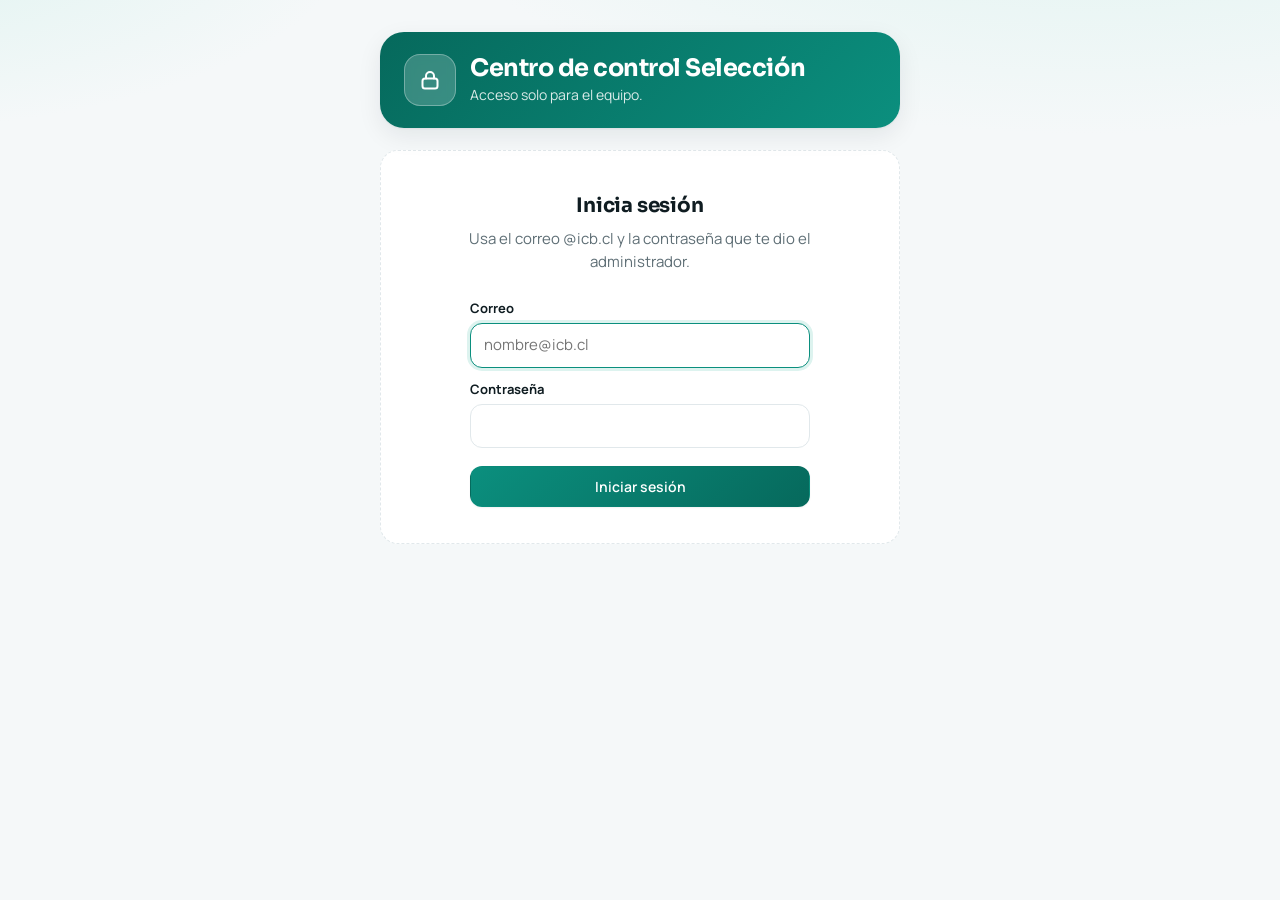
==== commit aa259bee: "Add files via upload" ====
--- a/index.html
+++ b/index.html
@@ -1,5 +1,5 @@
 <!doctype html>
-<html lang="es" data-mode="view">
+<html class="locked" lang="es" data-mode="view">
 <head>
 <meta charset="utf-8">
 <meta name="viewport" content="width=device-width,initial-scale=1,viewport-fit=cover">
@@ -34,6 +34,7 @@
 <div id="toast-root" aria-live="polite"></div>
 <script src="supabase.min.js"></script>
 <script src="candidatos-config.js"></script>
+<script src="sesion.js"></script>
 <script src="app.js"></script>
 <script src="candidatos.js"></script>
 </body>
--- a/app.css
+++ b/app.css
@@ -391,3 +391,34 @@
 .clogin label{font:700 13px var(--f-body);margin-top:6px}
 .clogin .btn{margin-top:12px}
 .clogin .cerr{margin:6px 0 0;font-size:13.5px;max-width:none}
+.carea{color:var(--muted);font-size:13px;overflow-wrap:anywhere}
+.sheet.wide{width:min(940px,100%)}
+.imeta{margin:0;color:var(--muted);font-size:13.5px}
+.imeta b{color:var(--ink);font-weight:600}
+.itable{overflow-x:auto;border:1px solid var(--line);border-radius:14px;max-height:52vh;overflow-y:auto}
+.itable table{border-collapse:collapse;width:100%;min-width:640px;font-size:13.5px}
+.itable th{position:sticky;top:0;background:var(--surface-2);text-align:left;font:700 12.5px var(--f-body);color:var(--muted);padding:9px 10px;border-bottom:1px solid var(--line);z-index:1}
+.itable td{padding:8px 10px;border-bottom:1px solid var(--line);vertical-align:middle}
+.itable tr:last-child td{border-bottom:0}
+.itable tr.off td{opacity:.5}
+.itable td:first-child{width:36px}
+.itable input[type=checkbox]{width:18px;height:18px;padding:0;accent-color:var(--accent)}
+.itable input[type=month]{padding:6px 8px;font-size:13px;width:150px}
+.isub{color:var(--muted);font-size:12px;margin-top:2px}
+.isum{margin:0;font:600 13.5px var(--f-body)}
+
+/* ---------- Ingreso a la app ---------- */
+html.locked #app,html.locked #sheet-root{display:none}
+.gate{display:none}
+html.locked .gate{display:block}
+.gate-card{max-width:520px;margin:0 auto;display:flex;flex-direction:column;gap:22px}
+.gate-brand{display:flex;align-items:center;gap:14px;position:relative;overflow:hidden;border-radius:24px;padding:22px 24px;background:linear-gradient(135deg,#06695C,#0B8F7E);color:#fff;box-shadow:var(--shadow)}
+.gate-brand h1{color:#fff;font-size:24px}
+.gate-brand .sub{color:rgba(255,255,255,.85)}
+.gate-brand .brand{flex:none}
+.gate-box{align-items:center}
+.gate-box .clogin{margin-inline:auto}
+.gate-wait{margin:0;color:var(--muted)}
+.foot{display:flex;flex-wrap:wrap;justify-content:center;align-items:center;gap:4px 10px}
+.footses{display:inline-flex;flex-wrap:wrap;align-items:center;justify-content:center;gap:4px 12px}
+.footses b{color:var(--ink);font-weight:600}
